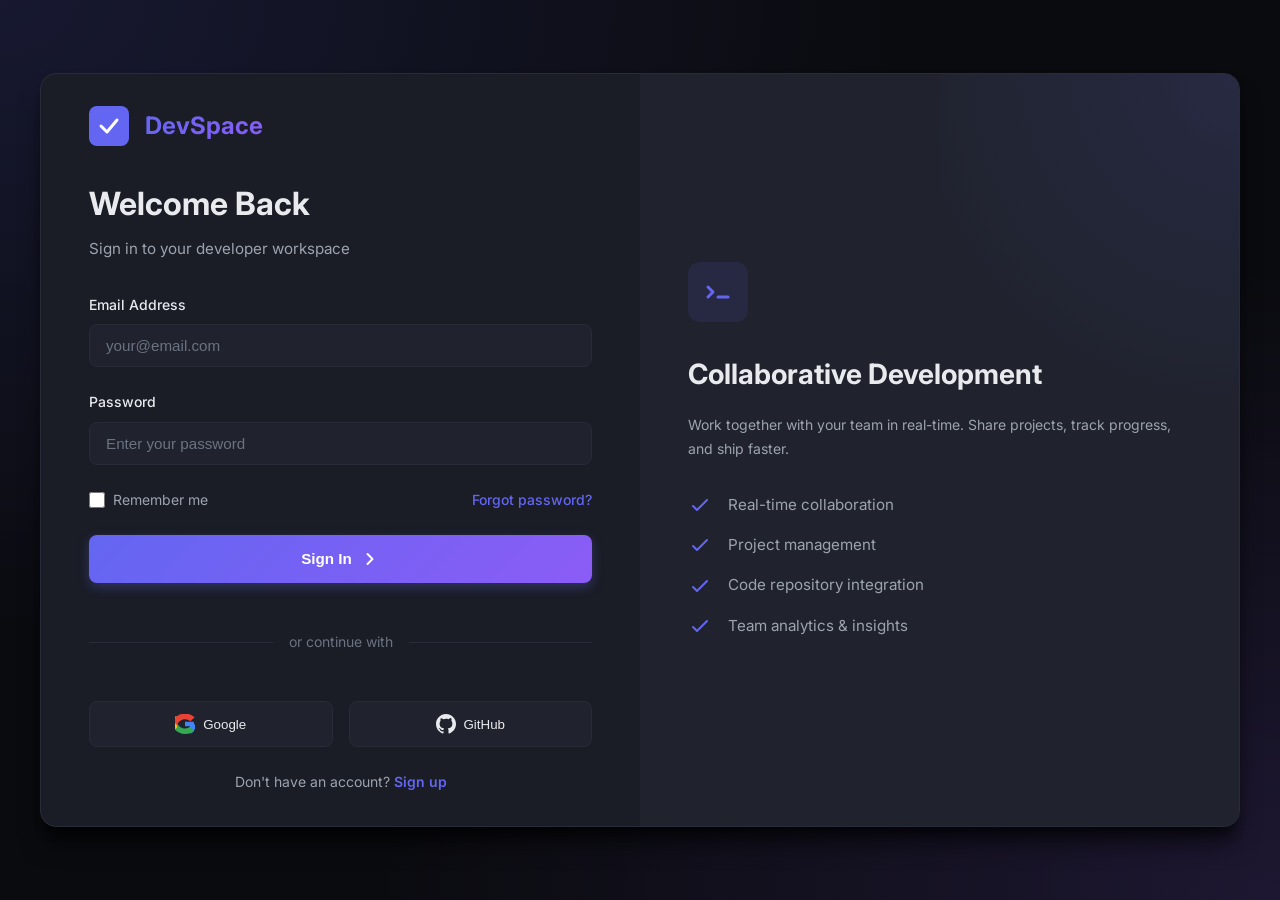
==== dashboard.html @ ddcc6c72 "Add modern dark mode web app with login system and developer workspace dashboard Created a professio" ====
<!DOCTYPE html>
<html lang="en">
<head>
    <meta charset="UTF-8">
    <meta name="viewport" content="width=device-width, initial-scale=1.0">
    <title>Dashboard - DevSpace</title>
    <link rel="stylesheet" href="css/styles.css">
    <link rel="preconnect" href="https://fonts.googleapis.com">
    <link rel="preconnect" href="https://fonts.gstatic.com" crossorigin>
    <link href="https://fonts.googleapis.com/css2?family=Inter:wght@300;400;500;600;700&display=swap" rel="stylesheet">
</head>
<body class="dashboard-page">
    <aside class="sidebar">
        <div class="sidebar-header">
            <div class="brand">
                <div class="brand-icon">
                    <svg width="32" height="32" viewBox="0 0 40 40" fill="none" xmlns="http://www.w3.org/2000/svg">
                        <rect width="40" height="40" rx="8" fill="url(#gradient)"/>
                        <path d="M12 20L18 26L28 14" stroke="white" stroke-width="3" stroke-linecap="round" stroke-linejoin="round"/>
                        <defs>
                            <linearGradient id="gradient" x1="0" y1="0" x2="40" y2="40">
                                <stop offset="0%" stop-color="#6366f1"/>
                                <stop offset="100%" stop-color="#8b5cf6"/>
                            </linearGradient>
                        </defs>
                    </svg>
                </div>
                <span>DevSpace</span>
            </div>
        </div>

        <nav class="sidebar-nav">
            <a href="#" class="nav-item active">
                <svg width="20" height="20" viewBox="0 0 20 20" fill="none">
                    <path d="M3 9L10 2L17 9V17C17 17.5304 16.7893 18.0391 16.4142 18.4142C16.0391 18.7893 15.5304 19 15 19H5C4.46957 19 3.96086 18.7893 3.58579 18.4142C3.21071 18.0391 3 17.5304 3 17V9Z" stroke="currentColor" stroke-width="2" stroke-linecap="round" stroke-linejoin="round"/>
                </svg>
                <span>Dashboard</span>
            </a>
            <a href="#" class="nav-item">
                <svg width="20" height="20" viewBox="0 0 20 20" fill="none">
                    <path d="M2 4H18M2 10H18M2 16H18" stroke="currentColor" stroke-width="2" stroke-linecap="round"/>
                </svg>
                <span>Projects</span>
            </a>
            <a href="#" class="nav-item">
                <svg width="20" height="20" viewBox="0 0 20 20" fill="none">
                    <path d="M14 2H6C4.89543 2 4 2.89543 4 4V16C4 17.1046 4.89543 18 6 18H14C15.1046 18 16 17.1046 16 16V4C16 2.89543 15.1046 2 14 2Z" stroke="currentColor" stroke-width="2" stroke-linecap="round"/>
                    <path d="M8 7H12M8 11H12" stroke="currentColor" stroke-width="2" stroke-linecap="round"/>
                </svg>
                <span>Tasks</span>
            </a>
            <a href="#" class="nav-item">
                <svg width="20" height="20" viewBox="0 0 20 20" fill="none">
                    <path d="M17 18C17 16.6739 16.4732 15.4021 15.5355 14.4645C14.5979 13.5268 13.3261 13 12 13H8C6.67392 13 5.40215 13.5268 4.46447 14.4645C3.52678 15.4021 3 16.6739 3 18" stroke="currentColor" stroke-width="2" stroke-linecap="round"/>
                    <circle cx="10" cy="6" r="4" stroke="currentColor" stroke-width="2"/>
                </svg>
                <span>Team</span>
            </a>
            <a href="#" class="nav-item">
                <svg width="20" height="20" viewBox="0 0 20 20" fill="none">
                    <rect x="3" y="3" width="14" height="14" rx="2" stroke="currentColor" stroke-width="2"/>
                    <path d="M7 9L10 12L17 5" stroke="currentColor" stroke-width="2" stroke-linecap="round" stroke-linejoin="round"/>
                </svg>
                <span>Repositories</span>
            </a>
            <a href="#" class="nav-item">
                <svg width="20" height="20" viewBox="0 0 20 20" fill="none">
                    <path d="M10 2C14.4183 2 18 5.58172 18 10C18 14.4183 14.4183 18 10 18C5.58172 18 2 14.4183 2 10C2 5.58172 5.58172 2 10 2Z" stroke="currentColor" stroke-width="2"/>
                    <path d="M10 6V10L13 12" stroke="currentColor" stroke-width="2" stroke-linecap="round"/>
                </svg>
                <span>Activity</span>
            </a>
        </nav>

        <div class="sidebar-footer">
            <a href="#" class="nav-item">
                <svg width="20" height="20" viewBox="0 0 20 20" fill="none">
                    <path d="M10.3 2.26667C10.1889 2.09778 10.0444 1.95493 9.87565 1.84711C9.70687 1.7393 9.51756 1.66896 9.32 1.64089C9.12244 1.61282 8.92148 1.62766 8.73005 1.68444C8.53862 1.74123 8.36142 1.83871 8.21 1.97C6.36992 3.59333 4.52984 5.21667 2.69 6.84C2.51833 6.99555 2.38309 7.18778 2.29432 7.40333C2.20556 7.61889 2.16555 7.85222 2.17758 8.08667C2.18961 8.32111 2.25336 8.54989 2.36444 8.75556C2.47552 8.96122 2.63111 9.13833 2.82 9.27333L8.82 13.6067C9.08111 13.7956 9.39778 13.8956 9.72111 13.8933C10.0444 13.8911 10.3611 13.7867 10.62 13.5933C10.88 13.4 11.0756 13.1267 11.18 12.81C11.2844 12.4933 11.2933 12.1511 11.2044 11.83L10.3 2.26667Z" stroke="currentColor" stroke-width="2" stroke-linecap="round" stroke-linejoin="round"/>
                </svg>
                <span>Settings</span>
            </a>
            <div class="user-profile">
                <img src="https://i.pravatar.cc/40?img=12" alt="User" class="user-avatar">
                <div class="user-info">
                    <div class="user-name">John Doe</div>
                    <div class="user-role">Developer</div>
                </div>
                <button class="logout-btn" id="logoutBtn">
                    <svg width="18" height="18" viewBox="0 0 20 20" fill="none">
                        <path d="M13 16L18 11M18 11L13 6M18 11H6M11 16V17C11 17.5304 10.7893 18.0391 10.4142 18.4142C10.0391 18.7893 9.53043 19 9 19H4C3.46957 19 2.96086 18.7893 2.58579 18.4142C2.21071 18.0391 2 17.5304 2 17V5C2 4.46957 2.21071 3.96086 2.58579 3.58579C2.96086 3.21071 3.46957 3 4 3H9C9.53043 3 10.0391 3.21071 10.4142 3.58579C10.7893 3.96086 11 4.46957 11 5V6" stroke="currentColor" stroke-width="2" stroke-linecap="round" stroke-linejoin="round"/>
                    </svg>
                </button>
            </div>
        </div>
    </aside>

    <main class="main-content">
        <header class="dashboard-header">
            <div class="header-left">
                <h1>Welcome back, John!</h1>
                <p>Here's what's happening with your team today.</p>
            </div>
            <div class="header-right">
                <button class="btn-icon">
                    <svg width="20" height="20" viewBox="0 0 20 20" fill="none">
                        <path d="M15 6L9 12L5 8" stroke="currentColor" stroke-width="2" stroke-linecap="round" stroke-linejoin="round"/>
                    </svg>
                </button>
                <button class="btn-icon notification-btn">
                    <svg width="20" height="20" viewBox="0 0 20 20" fill="none">
                        <path d="M10 2C7.23858 2 5 4.23858 5 7V10L3 14H17L15 10V7C15 4.23858 12.7614 2 10 2Z" stroke="currentColor" stroke-width="2" stroke-linecap="round" stroke-linejoin="round"/>
                        <path d="M8.5 17C8.66519 17.3145 8.91453 17.5763 9.21967 17.7576C9.52481 17.9389 9.87683 18.0333 10.235 18.0333C10.5932 18.0333 10.9452 17.9389 11.2503 17.7576C11.5555 17.5763 11.8048 17.3145 11.97 17" stroke="currentColor" stroke-width="2" stroke-linecap="round" stroke-linejoin="round"/>
                    </svg>
                    <span class="notification-badge">3</span>
                </button>
                <button class="btn-primary">
                    <svg width="18" height="18" viewBox="0 0 20 20" fill="none">
                        <path d="M10 4V16M4 10H16" stroke="currentColor" stroke-width="2" stroke-linecap="round"/>
                    </svg>
                    <span>New Project</span>
                </button>
            </div>
        </header>

        <div class="stats-grid">
            <div class="stat-card">
                <div class="stat-icon purple">
                    <svg width="24" height="24" viewBox="0 0 24 24" fill="none">
                        <path d="M2 4H22M2 10H22M2 16H22" stroke="currentColor" stroke-width="2" stroke-linecap="round"/>
                    </svg>
                </div>
                <div class="stat-info">
                    <div class="stat-value">12</div>
                    <div class="stat-label">Active Projects</div>
                    <div class="stat-change positive">+2 this week</div>
                </div>
            </div>

            <div class="stat-card">
                <div class="stat-icon blue">
                    <svg width="24" height="24" viewBox="0 0 24 24" fill="none">
                        <path d="M14 2H6C5.46957 2 4.96086 2.21071 4.58579 2.58579C4.21071 2.96086 4 3.46957 4 4V20C4 20.5304 4.21071 21.0391 4.58579 21.4142C4.96086 21.7893 5.46957 22 6 22H18C18.5304 22 19.0391 21.7893 19.4142 21.4142C19.7893 21.0391 20 20.5304 20 20V8L14 2Z" stroke="currentColor" stroke-width="2" stroke-linecap="round" stroke-linejoin="round"/>
                        <path d="M14 2V8H20M16 13H8M16 17H8M10 9H8" stroke="currentColor" stroke-width="2" stroke-linecap="round" stroke-linejoin="round"/>
                    </svg>
                </div>
                <div class="stat-info">
                    <div class="stat-value">47</div>
                    <div class="stat-label">Open Tasks</div>
                    <div class="stat-change negative">+5 today</div>
                </div>
            </div>

            <div class="stat-card">
                <div class="stat-icon green">
                    <svg width="24" height="24" viewBox="0 0 24 24" fill="none">
                        <path d="M20 21V19C20 17.9391 19.5786 16.9217 18.8284 16.1716C18.0783 15.4214 17.0609 15 16 15H8C6.93913 15 5.92172 15.4214 5.17157 16.1716C4.42143 16.9217 4 17.9391 4 19V21" stroke="currentColor" stroke-width="2" stroke-linecap="round" stroke-linejoin="round"/>
                        <circle cx="12" cy="7" r="4" stroke="currentColor" stroke-width="2"/>
                    </svg>
                </div>
                <div class="stat-info">
                    <div class="stat-value">8</div>
                    <div class="stat-label">Team Members</div>
                    <div class="stat-change positive">+1 this month</div>
                </div>
            </div>

            <div class="stat-card">
                <div class="stat-icon orange">
                    <svg width="24" height="24" viewBox="0 0 24 24" fill="none">
                        <rect x="3" y="3" width="18" height="18" rx="2" stroke="currentColor" stroke-width="2"/>
                        <path d="M9 11L12 14L21 5" stroke="currentColor" stroke-width="2" stroke-linecap="round" stroke-linejoin="round"/>
                    </svg>
                </div>
                <div class="stat-info">
                    <div class="stat-value">156</div>
                    <div class="stat-label">Commits Today</div>
                    <div class="stat-change positive">+23%</div>
                </div>
            </div>
        </div>

        <div class="content-grid">
            <div class="card projects-card">
                <div class="card-header">
                    <h3>Recent Projects</h3>
                    <a href="#" class="link">View all</a>
                </div>
                <div class="projects-list">
                    <div class="project-item">
                        <div class="project-icon">
                            <svg width="20" height="20" viewBox="0 0 20 20" fill="none">
                                <rect width="20" height="20" rx="4" fill="#6366f1" opacity="0.2"/>
                                <path d="M6 10L9 13L14 7" stroke="#6366f1" stroke-width="2" stroke-linecap="round" stroke-linejoin="round"/>
                            </svg>
                        </div>
                        <div class="project-info">
                            <h4>E-Commerce Platform</h4>
                            <p>Building next-gen shopping experience</p>
                            <div class="project-meta">
                                <span class="project-status in-progress">In Progress</span>
                                <span class="project-team">
                                    <img src="https://i.pravatar.cc/24?img=1" alt="Team member">
                                    <img src="https://i.pravatar.cc/24?img=2" alt="Team member">
                                    <img src="https://i.pravatar.cc/24?img=3" alt="Team member">
                                    <span class="team-count">+3</span>
                                </span>
                            </div>
                        </div>
                        <div class="project-progress">
                            <div class="progress-bar">
                                <div class="progress-fill" style="width: 68%"></div>
                            </div>
                            <span class="progress-text">68%</span>
                        </div>
                    </div>

                    <div class="project-item">
                        <div class="project-icon">
                            <svg width="20" height="20" viewBox="0 0 20 20" fill="none">
                                <rect width="20" height="20" rx="4" fill="#8b5cf6" opacity="0.2"/>
                                <path d="M6 10L9 13L14 7" stroke="#8b5cf6" stroke-width="2" stroke-linecap="round" stroke-linejoin="round"/>
                            </svg>
                        </div>
                        <div class="project-info">
                            <h4>Mobile App Redesign</h4>
                            <p>Modern UI/UX implementation</p>
                            <div class="project-meta">
                                <span class="project-status review">In Review</span>
                                <span class="project-team">
                                    <img src="https://i.pravatar.cc/24?img=4" alt="Team member">
                                    <img src="https://i.pravatar.cc/24?img=5" alt="Team member">
                                    <span class="team-count">+2</span>
                                </span>
                            </div>
                        </div>
                        <div class="project-progress">
                            <div class="progress-bar">
                                <div class="progress-fill" style="width: 92%"></div>
                            </div>
                            <span class="progress-text">92%</span>
                        </div>
                    </div>

                    <div class="project-item">
                        <div class="project-icon">
                            <svg width="20" height="20" viewBox="0 0 20 20" fill="none">
                                <rect width="20" height="20" rx="4" fill="#10b981" opacity="0.2"/>
                                <path d="M6 10L9 13L14 7" stroke="#10b981" stroke-width="2" stroke-linecap="round" stroke-linejoin="round"/>
                            </svg>
                        </div>
                        <div class="project-info">
                            <h4>API Integration</h4>
                            <p>Third-party service connections</p>
                            <div class="project-meta">
                                <span class="project-status planning">Planning</span>
                                <span class="project-team">
                                    <img src="https://i.pravatar.cc/24?img=6" alt="Team member">
                                    <img src="https://i.pravatar.cc/24?img=7" alt="Team member">
                                </span>
                            </div>
                        </div>
                        <div class="project-progress">
                            <div class="progress-bar">
                                <div class="progress-fill" style="width: 25%"></div>
                            </div>
                            <span class="progress-text">25%</span>
                        </div>
                    </div>
                </div>
            </div>

            <div class="card activity-card">
                <div class="card-header">
                    <h3>Recent Activity</h3>
                    <a href="#" class="link">View all</a>
                </div>
                <div class="activity-list">
                    <div class="activity-item">
                        <img src="https://i.pravatar.cc/32?img=8" alt="User" class="activity-avatar">
                        <div class="activity-info">
                            <p><strong>Sarah Johnson</strong> pushed to <span class="code">main</span></p>
                            <span class="activity-time">2 minutes ago</span>
                        </div>
                        <div class="activity-icon commit">
                            <svg width="16" height="16" viewBox="0 0 16 16" fill="none">
                                <circle cx="8" cy="8" r="3" stroke="currentColor" stroke-width="2"/>
                                <path d="M8 2V5M8 11V14" stroke="currentColor" stroke-width="2"/>
                            </svg>
                        </div>
                    </div>

                    <div class="activity-item">
                        <img src="https://i.pravatar.cc/32?img=9" alt="User" class="activity-avatar">
                        <div class="activity-info">
                            <p><strong>Mike Chen</strong> created a pull request in <span class="code">feature/auth</span></p>
                            <span class="activity-time">15 minutes ago</span>
                        </div>
                        <div class="activity-icon pr">
                            <svg width="16" height="16" viewBox="0 0 16 16" fill="none">
                                <path d="M4 4V12M12 4V12M4 8H12" stroke="currentColor" stroke-width="2"/>
                            </svg>
                        </div>
                    </div>

                    <div class="activity-item">
                        <img src="https://i.pravatar.cc/32?img=10" alt="User" class="activity-avatar">
                        <div class="activity-info">
                            <p><strong>Emma Davis</strong> completed task <span class="code">Setup CI/CD</span></p>
                            <span class="activity-time">1 hour ago</span>
                        </div>
                        <div class="activity-icon task">
                            <svg width="16" height="16" viewBox="0 0 16 16" fill="none">
                                <path d="M4 8L7 11L13 5" stroke="currentColor" stroke-width="2"/>
                            </svg>
                        </div>
                    </div>

                    <div class="activity-item">
                        <img src="https://i.pravatar.cc/32?img=11" alt="User" class="activity-avatar">
                        <div class="activity-info">
                            <p><strong>Alex Martinez</strong> commented on <span class="code">Issue #234</span></p>
                            <span class="activity-time">2 hours ago</span>
                        </div>
                        <div class="activity-icon comment">
                            <svg width="16" height="16" viewBox="0 0 16 16" fill="none">
                                <path d="M14 10C14 10.5304 13.7893 11.0391 13.4142 11.4142C13.0391 11.7893 12.5304 12 12 12H5L2 15V4C2 3.46957 2.21071 2.96086 2.58579 2.58579C2.96086 2.21071 3.46957 2 4 2H12C12.5304 2 13.0391 2.21071 13.4142 2.58579C13.7893 2.96086 14 3.46957 14 4V10Z" stroke="currentColor" stroke-width="2"/>
                            </svg>
                        </div>
                    </div>

                    <div class="activity-item">
                        <img src="https://i.pravatar.cc/32?img=12" alt="User" class="activity-avatar">
                        <div class="activity-info">
                            <p><strong>John Doe</strong> deployed <span class="code">v2.3.1</span> to production</p>
                            <span class="activity-time">3 hours ago</span>
                        </div>
                        <div class="activity-icon deploy">
                            <svg width="16" height="16" viewBox="0 0 16 16" fill="none">
                                <path d="M8 2L14 6V10L8 14L2 10V6L8 2Z" stroke="currentColor" stroke-width="2"/>
                            </svg>
                        </div>
                    </div>
                </div>
            </div>
        </div>

        <div class="content-grid">
            <div class="card team-card">
                <div class="card-header">
                    <h3>Team Members</h3>
                    <a href="#" class="link">View all</a>
                </div>
                <div class="team-list">
                    <div class="team-member">
                        <img src="https://i.pravatar.cc/40?img=1" alt="Team member" class="member-avatar">
                        <div class="member-info">
                            <h4>Sarah Johnson</h4>
                            <p>Frontend Developer</p>
                        </div>
                        <span class="member-status online"></span>
                    </div>
                    <div class="team-member">
                        <img src="https://i.pravatar.cc/40?img=2" alt="Team member" class="member-avatar">
                        <div class="member-info">
                            <h4>Mike Chen</h4>
                            <p>Backend Developer</p>
                        </div>
                        <span class="member-status online"></span>
                    </div>
                    <div class="team-member">
                        <img src="https://i.pravatar.cc/40?img=3" alt="Team member" class="member-avatar">
                        <div class="member-info">
                            <h4>Emma Davis</h4>
                            <p>DevOps Engineer</p>
                        </div>
                        <span class="member-status away"></span>
                    </div>
                    <div class="team-member">
                        <img src="https://i.pravatar.cc/40?img=4" alt="Team member" class="member-avatar">
                        <div class="member-info">
                            <h4>Alex Martinez</h4>
                            <p>UI/UX Designer</p>
                        </div>
                        <span class="member-status offline"></span>
                    </div>
                </div>
            </div>

            <div class="card repo-card">
                <div class="card-header">
                    <h3>Top Repositories</h3>
                    <a href="#" class="link">View all</a>
                </div>
                <div class="repo-list">
                    <div class="repo-item">
                        <div class="repo-icon">
                            <svg width="20" height="20" viewBox="0 0 20 20" fill="currentColor">
                                <path fill-rule="evenodd" d="M10 0C4.477 0 0 4.477 0 10c0 4.42 2.865 8.17 6.839 9.49.5.092.682-.217.682-.482 0-.237-.008-.866-.013-1.7-2.782.603-3.369-1.34-3.369-1.34-.454-1.156-1.11-1.463-1.11-1.463-.908-.62.069-.608.069-.608 1.003.07 1.531 1.03 1.531 1.03.892 1.529 2.341 1.087 2.91.831.092-.646.35-1.086.636-1.336-2.22-.253-4.555-1.11-4.555-4.943 0-1.091.39-1.984 1.029-2.683-.103-.253-.446-1.27.098-2.647 0 0 .84-.269 2.75 1.025A9.578 9.578 0 0110 4.836c.85.004 1.705.114 2.504.336 1.909-1.294 2.747-1.025 2.747-1.025.546 1.377.203 2.394.1 2.647.64.699 1.028 1.592 1.028 2.683 0 3.842-2.339 4.687-4.566 4.935.359.309.678.919.678 1.852 0 1.336-.012 2.415-.012 2.743 0 .267.18.578.688.48C17.137 18.165 20 14.418 20 10c0-5.523-4.477-10-10-10z"/>
                            </svg>
                        </div>
                        <div class="repo-info">
                            <h4>ecommerce-platform</h4>
                            <p>Next.js e-commerce application</p>
                            <div class="repo-meta">
                                <span class="repo-lang">
                                    <span class="lang-dot typescript"></span>
                                    TypeScript
                                </span>
                                <span class="repo-stars">
                                    <svg width="14" height="14" viewBox="0 0 14 14" fill="none">
                                        <path d="M7 1L8.854 5.146L13 6L10 9L11 13L7 10.854L3 13L4 9L1 6L5.146 5.146L7 1Z" stroke="currentColor" fill="currentColor"/>
                                    </svg>
                                    24
                                </span>
                            </div>
                        </div>
                    </div>

                    <div class="repo-item">
                        <div class="repo-icon">
                            <svg width="20" height="20" viewBox="0 0 20 20" fill="currentColor">
                                <path fill-rule="evenodd" d="M10 0C4.477 0 0 4.477 0 10c0 4.42 2.865 8.17 6.839 9.49.5.092.682-.217.682-.482 0-.237-.008-.866-.013-1.7-2.782.603-3.369-1.34-3.369-1.34-.454-1.156-1.11-1.463-1.11-1.463-.908-.62.069-.608.069-.608 1.003.07 1.531 1.03 1.531 1.03.892 1.529 2.341 1.087 2.91.831.092-.646.35-1.086.636-1.336-2.22-.253-4.555-1.11-4.555-4.943 0-1.091.39-1.984 1.029-2.683-.103-.253-.446-1.27.098-2.647 0 0 .84-.269 2.75 1.025A9.578 9.578 0 0110 4.836c.85.004 1.705.114 2.504.336 1.909-1.294 2.747-1.025 2.747-1.025.546 1.377.203 2.394.1 2.647.64.699 1.028 1.592 1.028 2.683 0 3.842-2.339 4.687-4.566 4.935.359.309.678.919.678 1.852 0 1.336-.012 2.415-.012 2.743 0 .267.18.578.688.48C17.137 18.165 20 14.418 20 10c0-5.523-4.477-10-10-10z"/>
                            </svg>
                        </div>
                        <div class="repo-info">
                            <h4>mobile-app-redesign</h4>
                            <p>React Native mobile application</p>
                            <div class="repo-meta">
                                <span class="repo-lang">
                                    <span class="lang-dot javascript"></span>
                                    JavaScript
                                </span>
                                <span class="repo-stars">
                                    <svg width="14" height="14" viewBox="0 0 14 14" fill="none">
                                        <path d="M7 1L8.854 5.146L13 6L10 9L11 13L7 10.854L3 13L4 9L1 6L5.146 5.146L7 1Z" stroke="currentColor" fill="currentColor"/>
                                    </svg>
                                    18
                                </span>
                            </div>
                        </div>
                    </div>

                    <div class="repo-item">
                        <div class="repo-icon">
                            <svg width="20" height="20" viewBox="0 0 20 20" fill="currentColor">
                                <path fill-rule="evenodd" d="M10 0C4.477 0 0 4.477 0 10c0 4.42 2.865 8.17 6.839 9.49.5.092.682-.217.682-.482 0-.237-.008-.866-.013-1.7-2.782.603-3.369-1.34-3.369-1.34-.454-1.156-1.11-1.463-1.11-1.463-.908-.62.069-.608.069-.608 1.003.07 1.531 1.03 1.531 1.03.892 1.529 2.341 1.087 2.91.831.092-.646.35-1.086.636-1.336-2.22-.253-4.555-1.11-4.555-4.943 0-1.091.39-1.984 1.029-2.683-.103-.253-.446-1.27.098-2.647 0 0 .84-.269 2.75 1.025A9.578 9.578 0 0110 4.836c.85.004 1.705.114 2.504.336 1.909-1.294 2.747-1.025 2.747-1.025.546 1.377.203 2.394.1 2.647.64.699 1.028 1.592 1.028 2.683 0 3.842-2.339 4.687-4.566 4.935.359.309.678.919.678 1.852 0 1.336-.012 2.415-.012 2.743 0 .267.18.578.688.48C17.137 18.165 20 14.418 20 10c0-5.523-4.477-10-10-10z"/>
                            </svg>
                        </div>
                        <div class="repo-info">
                            <h4>api-gateway</h4>
                            <p>Microservices API gateway</p>
                            <div class="repo-meta">
                                <span class="repo-lang">
                                    <span class="lang-dot python"></span>
                                    Python
                                </span>
                                <span class="repo-stars">
                                    <svg width="14" height="14" viewBox="0 0 14 14" fill="none">
                                        <path d="M7 1L8.854 5.146L13 6L10 9L11 13L7 10.854L3 13L4 9L1 6L5.146 5.146L7 1Z" stroke="currentColor" fill="currentColor"/>
                                    </svg>
                                    31
                                </span>
                            </div>
                        </div>
                    </div>
                </div>
            </div>
        </div>
    </main>

    <script src="js/app.js"></script>
</body>
</html>
---- css/styles.css ----
/* ===========================
   CSS Reset & Base Styles
   =========================== */

* {
    margin: 0;
    padding: 0;
    box-sizing: border-box;
}

:root {
    /* Dark Mode Colors */
    --bg-primary: #0a0b0f;
    --bg-secondary: #12141a;
    --bg-tertiary: #1a1d26;
    --bg-hover: #20232e;

    /* Surface Colors */
    --surface-primary: #1a1d26;
    --surface-secondary: #20232e;
    --surface-tertiary: #282c38;

    /* Text Colors */
    --text-primary: #e8eaed;
    --text-secondary: #9ca3af;
    --text-tertiary: #6b7280;

    /* Brand Colors */
    --brand-primary: #6366f1;
    --brand-secondary: #8b5cf6;
    --brand-gradient: linear-gradient(135deg, #6366f1 0%, #8b5cf6 100%);

    /* Accent Colors */
    --accent-purple: #8b5cf6;
    --accent-blue: #3b82f6;
    --accent-green: #10b981;
    --accent-orange: #f59e0b;
    --accent-red: #ef4444;

    /* Border & Shadow */
    --border-color: #282c38;
    --border-light: #323844;
    --shadow-sm: 0 1px 2px 0 rgba(0, 0, 0, 0.3);
    --shadow-md: 0 4px 6px -1px rgba(0, 0, 0, 0.4), 0 2px 4px -1px rgba(0, 0, 0, 0.3);
    --shadow-lg: 0 10px 15px -3px rgba(0, 0, 0, 0.5), 0 4px 6px -2px rgba(0, 0, 0, 0.4);
    --shadow-xl: 0 20px 25px -5px rgba(0, 0, 0, 0.6), 0 10px 10px -5px rgba(0, 0, 0, 0.5);

    /* Spacing */
    --spacing-xs: 0.25rem;
    --spacing-sm: 0.5rem;
    --spacing-md: 1rem;
    --spacing-lg: 1.5rem;
    --spacing-xl: 2rem;

    /* Border Radius */
    --radius-sm: 0.375rem;
    --radius-md: 0.5rem;
    --radius-lg: 0.75rem;
    --radius-xl: 1rem;

    /* Transitions */
    --transition-fast: 150ms ease-in-out;
    --transition-base: 200ms ease-in-out;
    --transition-slow: 300ms ease-in-out;
}

body {
    font-family: 'Inter', -apple-system, BlinkMacSystemFont, 'Segoe UI', Roboto, Oxygen, Ubuntu, Cantarell, sans-serif;
    background: var(--bg-primary);
    color: var(--text-primary);
    line-height: 1.6;
    font-size: 14px;
    -webkit-font-smoothing: antialiased;
    -moz-osx-font-smoothing: grayscale;
}

a {
    color: var(--brand-primary);
    text-decoration: none;
    transition: color var(--transition-fast);
}

a:hover {
    color: var(--brand-secondary);
}

/* ===========================
   Login Page Styles
   =========================== */

.login-page {
    min-height: 100vh;
    display: flex;
    align-items: center;
    justify-content: center;
    padding: var(--spacing-lg);
    background: var(--bg-primary);
    background-image:
        radial-gradient(at 0% 0%, rgba(99, 102, 241, 0.15) 0px, transparent 50%),
        radial-gradient(at 100% 100%, rgba(139, 92, 246, 0.15) 0px, transparent 50%);
}

.login-container {
    display: grid;
    grid-template-columns: 1fr 1fr;
    max-width: 1200px;
    width: 100%;
    background: var(--surface-primary);
    border-radius: var(--radius-xl);
    overflow: hidden;
    box-shadow: var(--shadow-xl);
    border: 1px solid var(--border-color);
}

.login-left {
    padding: var(--spacing-xl) 3rem;
    display: flex;
    flex-direction: column;
    justify-content: center;
}

.brand {
    display: flex;
    align-items: center;
    gap: var(--spacing-md);
    margin-bottom: var(--spacing-xl);
}

.brand h1 {
    font-size: 1.5rem;
    font-weight: 700;
    background: var(--brand-gradient);
    -webkit-background-clip: text;
    -webkit-text-fill-color: transparent;
    background-clip: text;
}

.brand-icon {
    width: 40px;
    height: 40px;
}

.login-left h2 {
    font-size: 2rem;
    font-weight: 700;
    margin-bottom: var(--spacing-sm);
    color: var(--text-primary);
}

.subtitle {
    color: var(--text-secondary);
    margin-bottom: var(--spacing-xl);
    font-size: 0.95rem;
}

.login-form {
    display: flex;
    flex-direction: column;
    gap: var(--spacing-lg);
}

.form-group {
    display: flex;
    flex-direction: column;
    gap: var(--spacing-sm);
}

.form-group label {
    font-weight: 500;
    font-size: 0.875rem;
    color: var(--text-primary);
}

.form-group input {
    padding: 0.75rem 1rem;
    background: var(--surface-secondary);
    border: 1px solid var(--border-color);
    border-radius: var(--radius-md);
    color: var(--text-primary);
    font-size: 0.95rem;
    transition: all var(--transition-base);
}

.form-group input:focus {
    outline: none;
    border-color: var(--brand-primary);
    box-shadow: 0 0 0 3px rgba(99, 102, 241, 0.1);
}

.form-group input::placeholder {
    color: var(--text-tertiary);
}

.form-options {
    display: flex;
    justify-content: space-between;
    align-items: center;
    font-size: 0.875rem;
}

.checkbox {
    display: flex;
    align-items: center;
    gap: var(--spacing-sm);
    cursor: pointer;
    color: var(--text-secondary);
}

.checkbox input[type="checkbox"] {
    width: 1rem;
    height: 1rem;
    cursor: pointer;
    accent-color: var(--brand-primary);
}

.forgot-link {
    color: var(--brand-primary);
    font-weight: 500;
}

.btn-primary {
    display: flex;
    align-items: center;
    justify-content: center;
    gap: var(--spacing-sm);
    padding: 0.875rem 1.5rem;
    background: var(--brand-gradient);
    color: white;
    border: none;
    border-radius: var(--radius-md);
    font-weight: 600;
    font-size: 0.95rem;
    cursor: pointer;
    transition: all var(--transition-base);
    box-shadow: 0 4px 12px rgba(99, 102, 241, 0.3);
}

.btn-primary:hover {
    transform: translateY(-1px);
    box-shadow: 0 6px 16px rgba(99, 102, 241, 0.4);
}

.btn-primary:active {
    transform: translateY(0);
}

.divider {
    display: flex;
    align-items: center;
    text-align: center;
    margin: var(--spacing-lg) 0;
}

.divider::before,
.divider::after {
    content: '';
    flex: 1;
    border-bottom: 1px solid var(--border-color);
}

.divider span {
    padding: 0 var(--spacing-md);
    color: var(--text-tertiary);
    font-size: 0.875rem;
}

.social-login {
    display: grid;
    grid-template-columns: 1fr 1fr;
    gap: var(--spacing-md);
}

.btn-social {
    display: flex;
    align-items: center;
    justify-content: center;
    gap: var(--spacing-sm);
    padding: 0.75rem 1rem;
    background: var(--surface-secondary);
    border: 1px solid var(--border-color);
    border-radius: var(--radius-md);
    color: var(--text-primary);
    font-weight: 500;
    cursor: pointer;
    transition: all var(--transition-base);
}

.btn-social:hover {
    background: var(--surface-tertiary);
    border-color: var(--border-light);
}

.signup-text {
    text-align: center;
    margin-top: var(--spacing-lg);
    color: var(--text-secondary);
}

.signup-text a {
    font-weight: 600;
    color: var(--brand-primary);
}

.login-right {
    background: var(--surface-secondary);
    padding: var(--spacing-xl) 3rem;
    display: flex;
    align-items: center;
    justify-content: center;
    position: relative;
    overflow: hidden;
}

.login-right::before {
    content: '';
    position: absolute;
    top: -50%;
    right: -50%;
    width: 100%;
    height: 100%;
    background: radial-gradient(circle, rgba(99, 102, 241, 0.1) 0%, transparent 70%);
}

.feature-showcase {
    position: relative;
    z-index: 1;
}

.showcase-icon {
    margin-bottom: var(--spacing-lg);
}

.feature-showcase h3 {
    font-size: 1.75rem;
    font-weight: 700;
    margin-bottom: var(--spacing-md);
    color: var(--text-primary);
}

.feature-showcase p {
    color: var(--text-secondary);
    margin-bottom: var(--spacing-xl);
    line-height: 1.7;
}

.features-list {
    display: flex;
    flex-direction: column;
    gap: var(--spacing-md);
}

.feature-item {
    display: flex;
    align-items: center;
    gap: var(--spacing-md);
    color: var(--text-secondary);
    font-size: 0.95rem;
}

/* ===========================
   Dashboard Page Styles
   =========================== */

.dashboard-page {
    display: flex;
    min-height: 100vh;
}

.sidebar {
    width: 260px;
    background: var(--surface-primary);
    border-right: 1px solid var(--border-color);
    display: flex;
    flex-direction: column;
    position: fixed;
    height: 100vh;
    overflow-y: auto;
}

.sidebar-header {
    padding: var(--spacing-lg);
    border-bottom: 1px solid var(--border-color);
}

.sidebar-header .brand {
    display: flex;
    align-items: center;
    gap: var(--spacing-md);
}

.sidebar-header .brand span {
    font-size: 1.25rem;
    font-weight: 700;
    background: var(--brand-gradient);
    -webkit-background-clip: text;
    -webkit-text-fill-color: transparent;
    background-clip: text;
}

.sidebar-nav {
    flex: 1;
    padding: var(--spacing-lg) var(--spacing-md);
    display: flex;
    flex-direction: column;
    gap: var(--spacing-xs);
}

.nav-item {
    display: flex;
    align-items: center;
    gap: var(--spacing-md);
    padding: 0.75rem var(--spacing-md);
    color: var(--text-secondary);
    border-radius: var(--radius-md);
    font-weight: 500;
    transition: all var(--transition-fast);
}

.nav-item:hover {
    background: var(--surface-secondary);
    color: var(--text-primary);
}

.nav-item.active {
    background: var(--surface-tertiary);
    color: var(--brand-primary);
}

.sidebar-footer {
    padding: var(--spacing-md);
    border-top: 1px solid var(--border-color);
}

.user-profile {
    display: flex;
    align-items: center;
    gap: var(--spacing-md);
    padding: var(--spacing-md);
    background: var(--surface-secondary);
    border-radius: var(--radius-md);
    margin-top: var(--spacing-md);
}

.user-avatar {
    width: 40px;
    height: 40px;
    border-radius: 50%;
}

.user-info {
    flex: 1;
}

.user-name {
    font-weight: 600;
    font-size: 0.875rem;
    color: var(--text-primary);
}

.user-role {
    font-size: 0.75rem;
    color: var(--text-tertiary);
}

.logout-btn {
    background: none;
    border: none;
    color: var(--text-tertiary);
    cursor: pointer;
    padding: var(--spacing-sm);
    border-radius: var(--radius-sm);
    transition: all var(--transition-fast);
}

.logout-btn:hover {
    background: var(--bg-hover);
    color: var(--text-primary);
}

.main-content {
    margin-left: 260px;
    flex: 1;
    background: var(--bg-secondary);
    min-height: 100vh;
    padding: var(--spacing-xl);
}

.dashboard-header {
    display: flex;
    justify-content: space-between;
    align-items: center;
    margin-bottom: var(--spacing-xl);
}

.header-left h1 {
    font-size: 2rem;
    font-weight: 700;
    margin-bottom: var(--spacing-xs);
}

.header-left p {
    color: var(--text-secondary);
}

.header-right {
    display: flex;
    gap: var(--spacing-md);
    align-items: center;
}

.btn-icon {
    width: 40px;
    height: 40px;
    background: var(--surface-primary);
    border: 1px solid var(--border-color);
    border-radius: var(--radius-md);
    display: flex;
    align-items: center;
    justify-content: center;
    color: var(--text-secondary);
    cursor: pointer;
    transition: all var(--transition-fast);
}

.btn-icon:hover {
    background: var(--surface-secondary);
    color: var(--text-primary);
}

.notification-btn {
    position: relative;
}

.notification-badge {
    position: absolute;
    top: -4px;
    right: -4px;
    background: var(--accent-red);
    color: white;
    font-size: 0.625rem;
    font-weight: 700;
    padding: 0.125rem 0.375rem;
    border-radius: 10px;
}

.stats-grid {
    display: grid;
    grid-template-columns: repeat(4, 1fr);
    gap: var(--spacing-lg);
    margin-bottom: var(--spacing-xl);
}

.stat-card {
    background: var(--surface-primary);
    border: 1px solid var(--border-color);
    border-radius: var(--radius-lg);
    padding: var(--spacing-lg);
    display: flex;
    gap: var(--spacing-lg);
    transition: all var(--transition-base);
}

.stat-card:hover {
    border-color: var(--border-light);
    box-shadow: var(--shadow-md);
}

.stat-icon {
    width: 48px;
    height: 48px;
    border-radius: var(--radius-md);
    display: flex;
    align-items: center;
    justify-content: center;
    flex-shrink: 0;
}

.stat-icon.purple {
    background: rgba(139, 92, 246, 0.15);
    color: var(--accent-purple);
}

.stat-icon.blue {
    background: rgba(59, 130, 246, 0.15);
    color: var(--accent-blue);
}

.stat-icon.green {
    background: rgba(16, 185, 129, 0.15);
    color: var(--accent-green);
}

.stat-icon.orange {
    background: rgba(245, 158, 11, 0.15);
    color: var(--accent-orange);
}

.stat-info {
    flex: 1;
}

.stat-value {
    font-size: 1.875rem;
    font-weight: 700;
    color: var(--text-primary);
    margin-bottom: var(--spacing-xs);
}

.stat-label {
    color: var(--text-secondary);
    font-size: 0.875rem;
    margin-bottom: var(--spacing-xs);
}

.stat-change {
    font-size: 0.75rem;
    font-weight: 600;
}

.stat-change.positive {
    color: var(--accent-green);
}

.stat-change.negative {
    color: var(--accent-orange);
}

.content-grid {
    display: grid;
    grid-template-columns: 2fr 1fr;
    gap: var(--spacing-lg);
    margin-bottom: var(--spacing-lg);
}

.card {
    background: var(--surface-primary);
    border: 1px solid var(--border-color);
    border-radius: var(--radius-lg);
    padding: var(--spacing-lg);
}

.card-header {
    display: flex;
    justify-content: space-between;
    align-items: center;
    margin-bottom: var(--spacing-lg);
}

.card-header h3 {
    font-size: 1.125rem;
    font-weight: 700;
}

.link {
    font-size: 0.875rem;
    color: var(--brand-primary);
    font-weight: 500;
}

.link:hover {
    color: var(--brand-secondary);
}

.projects-list {
    display: flex;
    flex-direction: column;
    gap: var(--spacing-lg);
}

.project-item {
    display: flex;
    gap: var(--spacing-lg);
    padding: var(--spacing-lg);
    background: var(--surface-secondary);
    border-radius: var(--radius-md);
    border: 1px solid var(--border-color);
    transition: all var(--transition-base);
}

.project-item:hover {
    border-color: var(--border-light);
    box-shadow: var(--shadow-sm);
}

.project-icon {
    flex-shrink: 0;
}

.project-info {
    flex: 1;
}

.project-info h4 {
    font-weight: 600;
    margin-bottom: var(--spacing-xs);
}

.project-info p {
    font-size: 0.875rem;
    color: var(--text-secondary);
    margin-bottom: var(--spacing-md);
}

.project-meta {
    display: flex;
    gap: var(--spacing-md);
    align-items: center;
}

.project-status {
    padding: 0.25rem 0.75rem;
    border-radius: 1rem;
    font-size: 0.75rem;
    font-weight: 600;
}

.project-status.in-progress {
    background: rgba(59, 130, 246, 0.15);
    color: var(--accent-blue);
}

.project-status.review {
    background: rgba(245, 158, 11, 0.15);
    color: var(--accent-orange);
}

.project-status.planning {
    background: rgba(139, 92, 246, 0.15);
    color: var(--accent-purple);
}

.project-team {
    display: flex;
    align-items: center;
}

.project-team img {
    width: 24px;
    height: 24px;
    border-radius: 50%;
    border: 2px solid var(--surface-secondary);
    margin-left: -8px;
}

.project-team img:first-child {
    margin-left: 0;
}

.team-count {
    margin-left: var(--spacing-xs);
    font-size: 0.75rem;
    color: var(--text-tertiary);
}

.project-progress {
    display: flex;
    flex-direction: column;
    gap: var(--spacing-sm);
    min-width: 80px;
}

.progress-bar {
    height: 6px;
    background: var(--surface-tertiary);
    border-radius: 3px;
    overflow: hidden;
}

.progress-fill {
    height: 100%;
    background: var(--brand-gradient);
    border-radius: 3px;
    transition: width var(--transition-slow);
}

.progress-text {
    font-size: 0.875rem;
    font-weight: 600;
    color: var(--text-secondary);
    text-align: right;
}

.activity-list {
    display: flex;
    flex-direction: column;
    gap: var(--spacing-md);
}

.activity-item {
    display: flex;
    gap: var(--spacing-md);
    padding: var(--spacing-md);
    background: var(--surface-secondary);
    border-radius: var(--radius-md);
    align-items: center;
}

.activity-avatar {
    width: 32px;
    height: 32px;
    border-radius: 50%;
    flex-shrink: 0;
}

.activity-info {
    flex: 1;
}

.activity-info p {
    font-size: 0.875rem;
    color: var(--text-primary);
    margin-bottom: var(--spacing-xs);
}

.activity-info strong {
    font-weight: 600;
}

.activity-info .code {
    font-family: 'SF Mono', Monaco, 'Cascadia Code', monospace;
    font-size: 0.8125rem;
    background: var(--surface-tertiary);
    padding: 0.125rem 0.375rem;
    border-radius: var(--radius-sm);
    color: var(--brand-primary);
}

.activity-time {
    font-size: 0.75rem;
    color: var(--text-tertiary);
}

.activity-icon {
    width: 32px;
    height: 32px;
    border-radius: 50%;
    display: flex;
    align-items: center;
    justify-content: center;
    flex-shrink: 0;
}

.activity-icon.commit {
    background: rgba(99, 102, 241, 0.15);
    color: var(--brand-primary);
}

.activity-icon.pr {
    background: rgba(16, 185, 129, 0.15);
    color: var(--accent-green);
}

.activity-icon.task {
    background: rgba(59, 130, 246, 0.15);
    color: var(--accent-blue);
}

.activity-icon.comment {
    background: rgba(245, 158, 11, 0.15);
    color: var(--accent-orange);
}

.activity-icon.deploy {
    background: rgba(139, 92, 246, 0.15);
    color: var(--accent-purple);
}

.team-list {
    display: flex;
    flex-direction: column;
    gap: var(--spacing-md);
}

.team-member {
    display: flex;
    align-items: center;
    gap: var(--spacing-md);
    padding: var(--spacing-md);
    background: var(--surface-secondary);
    border-radius: var(--radius-md);
    position: relative;
}

.member-avatar {
    width: 40px;
    height: 40px;
    border-radius: 50%;
}

.member-info {
    flex: 1;
}

.member-info h4 {
    font-size: 0.875rem;
    font-weight: 600;
    margin-bottom: 0.125rem;
}

.member-info p {
    font-size: 0.75rem;
    color: var(--text-tertiary);
}

.member-status {
    width: 8px;
    height: 8px;
    border-radius: 50%;
    position: absolute;
    top: var(--spacing-md);
    right: var(--spacing-md);
}

.member-status.online {
    background: var(--accent-green);
    box-shadow: 0 0 0 2px var(--surface-secondary), 0 0 6px rgba(16, 185, 129, 0.4);
}

.member-status.away {
    background: var(--accent-orange);
    box-shadow: 0 0 0 2px var(--surface-secondary);
}

.member-status.offline {
    background: var(--text-tertiary);
    box-shadow: 0 0 0 2px var(--surface-secondary);
}

.repo-list {
    display: flex;
    flex-direction: column;
    gap: var(--spacing-md);
}

.repo-item {
    display: flex;
    gap: var(--spacing-md);
    padding: var(--spacing-md);
    background: var(--surface-secondary);
    border-radius: var(--radius-md);
}

.repo-icon {
    color: var(--text-tertiary);
    flex-shrink: 0;
}

.repo-info h4 {
    font-size: 0.875rem;
    font-weight: 600;
    margin-bottom: var(--spacing-xs);
}

.repo-info p {
    font-size: 0.75rem;
    color: var(--text-secondary);
    margin-bottom: var(--spacing-sm);
}

.repo-meta {
    display: flex;
    gap: var(--spacing-md);
    align-items: center;
    font-size: 0.75rem;
}

.repo-lang {
    display: flex;
    align-items: center;
    gap: var(--spacing-xs);
    color: var(--text-tertiary);
}

.lang-dot {
    width: 8px;
    height: 8px;
    border-radius: 50%;
}

.lang-dot.typescript {
    background: #3178c6;
}

.lang-dot.javascript {
    background: #f7df1e;
}

.lang-dot.python {
    background: #3776ab;
}

.repo-stars {
    display: flex;
    align-items: center;
    gap: var(--spacing-xs);
    color: var(--text-tertiary);
}

/* ===========================
   Responsive Design
   =========================== */

@media (max-width: 1024px) {
    .login-container {
        grid-template-columns: 1fr;
    }

    .login-right {
        display: none;
    }

    .stats-grid {
        grid-template-columns: repeat(2, 1fr);
    }

    .content-grid {
        grid-template-columns: 1fr;
    }
}

@media (max-width: 768px) {
    .sidebar {
        width: 200px;
    }

    .main-content {
        margin-left: 200px;
    }

    .dashboard-header {
        flex-direction: column;
        align-items: flex-start;
        gap: var(--spacing-lg);
    }

    .stats-grid {
        grid-template-columns: 1fr;
    }
}

@media (max-width: 640px) {
    .login-left {
        padding: var(--spacing-xl) var(--spacing-lg);
    }

    .social-login {
        grid-template-columns: 1fr;
    }
}

/* ===========================
   Animations
   =========================== */

@keyframes fadeIn {
    from {
        opacity: 0;
        transform: translateY(10px);
    }
    to {
        opacity: 1;
        transform: translateY(0);
    }
}

.stat-card,
.card,
.project-item,
.activity-item,
.team-member,
.repo-item {
    animation: fadeIn var(--transition-slow) ease-out;
}

/* ===========================
   Scrollbar Styling
   =========================== */

::-webkit-scrollbar {
    width: 8px;
    height: 8px;
}

::-webkit-scrollbar-track {
    background: var(--bg-secondary);
}

::-webkit-scrollbar-thumb {
    background: var(--border-color);
    border-radius: 4px;
}

::-webkit-scrollbar-thumb:hover {
    background: var(--border-light);
}
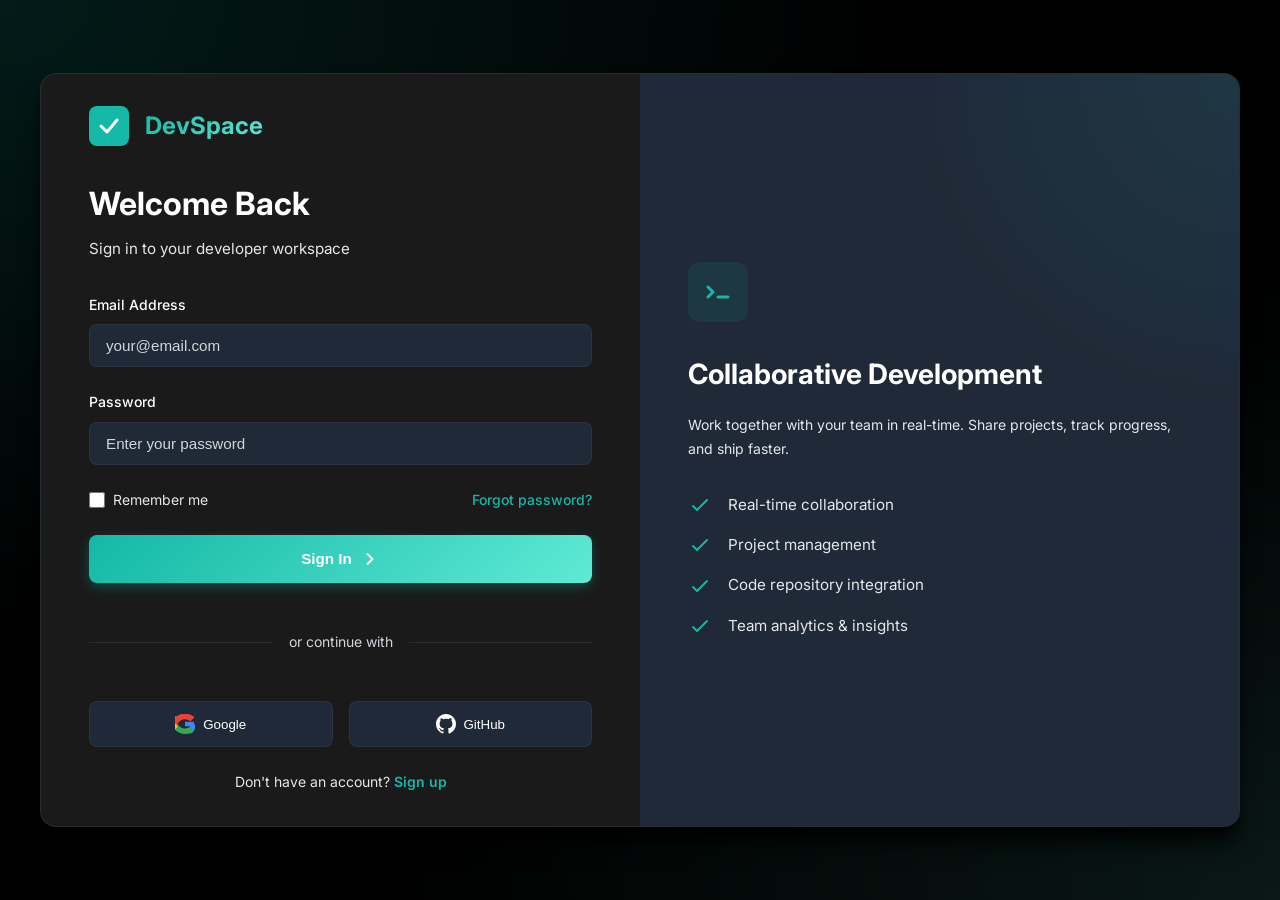
==== commit b063fe88: "Update theme to teal/green color scheme Replaced purple/blue gradient theme with modern teal color p" ====
--- a/dashboard.html
+++ b/dashboard.html
@@ -19,8 +19,8 @@
                         <path d="M12 20L18 26L28 14" stroke="white" stroke-width="3" stroke-linecap="round" stroke-linejoin="round"/>
                         <defs>
                             <linearGradient id="gradient" x1="0" y1="0" x2="40" y2="40">
-                                <stop offset="0%" stop-color="#6366f1"/>
-                                <stop offset="100%" stop-color="#8b5cf6"/>
+                                <stop offset="0%" stop-color="#14B8A6"/>
+                                <stop offset="100%" stop-color="#5eead4"/>
                             </linearGradient>
                         </defs>
                     </svg>
@@ -189,8 +189,8 @@
                     <div class="project-item">
                         <div class="project-icon">
                             <svg width="20" height="20" viewBox="0 0 20 20" fill="none">
-                                <rect width="20" height="20" rx="4" fill="#6366f1" opacity="0.2"/>
-                                <path d="M6 10L9 13L14 7" stroke="#6366f1" stroke-width="2" stroke-linecap="round" stroke-linejoin="round"/>
+                                <rect width="20" height="20" rx="4" fill="#14B8A6" opacity="0.2"/>
+                                <path d="M6 10L9 13L14 7" stroke="#14B8A6" stroke-width="2" stroke-linecap="round" stroke-linejoin="round"/>
                             </svg>
                         </div>
                         <div class="project-info">
@@ -217,8 +217,8 @@
                     <div class="project-item">
                         <div class="project-icon">
                             <svg width="20" height="20" viewBox="0 0 20 20" fill="none">
-                                <rect width="20" height="20" rx="4" fill="#8b5cf6" opacity="0.2"/>
-                                <path d="M6 10L9 13L14 7" stroke="#8b5cf6" stroke-width="2" stroke-linecap="round" stroke-linejoin="round"/>
+                                <rect width="20" height="20" rx="4" fill="#5eead4" opacity="0.2"/>
+                                <path d="M6 10L9 13L14 7" stroke="#5eead4" stroke-width="2" stroke-linecap="round" stroke-linejoin="round"/>
                             </svg>
                         </div>
                         <div class="project-info">
@@ -244,8 +244,8 @@
                     <div class="project-item">
                         <div class="project-icon">
                             <svg width="20" height="20" viewBox="0 0 20 20" fill="none">
-                                <rect width="20" height="20" rx="4" fill="#10b981" opacity="0.2"/>
-                                <path d="M6 10L9 13L14 7" stroke="#10b981" stroke-width="2" stroke-linecap="round" stroke-linejoin="round"/>
+                                <rect width="20" height="20" rx="4" fill="#14B8A6" opacity="0.15"/>
+                                <path d="M6 10L9 13L14 7" stroke="#14B8A6" stroke-width="2" stroke-linecap="round" stroke-linejoin="round"/>
                             </svg>
                         </div>
                         <div class="project-info">
--- a/css/styles.css
+++ b/css/styles.css
@@ -10,40 +10,46 @@
 
 :root {
     /* Dark Mode Colors */
-    --bg-primary: #0a0b0f;
-    --bg-secondary: #12141a;
-    --bg-tertiary: #1a1d26;
-    --bg-hover: #20232e;
+    --bg-primary: #000000;
+    --bg-secondary: #0a0a0a;
+    --bg-tertiary: #1a1a1a;
+    --bg-hover: #1f2937;
 
     /* Surface Colors */
-    --surface-primary: #1a1d26;
-    --surface-secondary: #20232e;
-    --surface-tertiary: #282c38;
+    --surface-primary: #1a1a1a;
+    --surface-secondary: #1f2937;
+    --surface-tertiary: #374151;
 
     /* Text Colors */
-    --text-primary: #e8eaed;
-    --text-secondary: #9ca3af;
-    --text-tertiary: #6b7280;
-
-    /* Brand Colors */
-    --brand-primary: #6366f1;
-    --brand-secondary: #8b5cf6;
-    --brand-gradient: linear-gradient(135deg, #6366f1 0%, #8b5cf6 100%);
+    --text-primary: #ffffff;
+    --text-secondary: #e5e7eb;
+    --text-tertiary: #d1d5db;
+    --text-muted: #9ca3af;
+    --text-dark: #6b7280;
+
+    /* Brand Colors - Teal/Green Theme */
+    --brand-primary: #14B8A6;
+    --brand-secondary: #5eead4;
+    --brand-gradient: linear-gradient(135deg, #14B8A6 0%, #5eead4 100%);
+    --brand-glow: rgba(20, 184, 166, 0.3);
 
     /* Accent Colors */
-    --accent-purple: #8b5cf6;
+    --accent-teal: #14B8A6;
+    --accent-teal-light: #5eead4;
     --accent-blue: #3b82f6;
     --accent-green: #10b981;
     --accent-orange: #f59e0b;
     --accent-red: #ef4444;
 
     /* Border & Shadow */
-    --border-color: #282c38;
-    --border-light: #323844;
-    --shadow-sm: 0 1px 2px 0 rgba(0, 0, 0, 0.3);
-    --shadow-md: 0 4px 6px -1px rgba(0, 0, 0, 0.4), 0 2px 4px -1px rgba(0, 0, 0, 0.3);
-    --shadow-lg: 0 10px 15px -3px rgba(0, 0, 0, 0.5), 0 4px 6px -2px rgba(0, 0, 0, 0.4);
-    --shadow-xl: 0 20px 25px -5px rgba(0, 0, 0, 0.6), 0 10px 10px -5px rgba(0, 0, 0, 0.5);
+    --border-color: rgba(55, 65, 81, 0.5);
+    --border-light: rgba(55, 65, 81, 0.7);
+    --border-teal: rgba(20, 184, 166, 0.2);
+    --shadow-sm: 0 1px 2px 0 rgba(0, 0, 0, 0.5);
+    --shadow-md: 0 4px 6px -1px rgba(0, 0, 0, 0.6), 0 2px 4px -1px rgba(0, 0, 0, 0.5);
+    --shadow-lg: 0 10px 15px -3px rgba(0, 0, 0, 0.7), 0 4px 6px -2px rgba(0, 0, 0, 0.6);
+    --shadow-xl: 0 20px 25px -5px rgba(0, 0, 0, 0.8), 0 10px 10px -5px rgba(0, 0, 0, 0.7);
+    --shadow-teal: 0 0 20px rgba(20, 184, 166, 0.3);
 
     /* Spacing */
     --spacing-xs: 0.25rem;
@@ -96,8 +102,8 @@
     padding: var(--spacing-lg);
     background: var(--bg-primary);
     background-image:
-        radial-gradient(at 0% 0%, rgba(99, 102, 241, 0.15) 0px, transparent 50%),
-        radial-gradient(at 100% 100%, rgba(139, 92, 246, 0.15) 0px, transparent 50%);
+        radial-gradient(at 0% 0%, rgba(20, 184, 166, 0.15) 0px, transparent 50%),
+        radial-gradient(at 100% 100%, rgba(94, 234, 212, 0.1) 0px, transparent 50%);
 }
 
 .login-container {
@@ -232,12 +238,12 @@
     font-size: 0.95rem;
     cursor: pointer;
     transition: all var(--transition-base);
-    box-shadow: 0 4px 12px rgba(99, 102, 241, 0.3);
+    box-shadow: 0 4px 12px var(--brand-glow);
 }
 
 .btn-primary:hover {
     transform: translateY(-1px);
-    box-shadow: 0 6px 16px rgba(99, 102, 241, 0.4);
+    box-shadow: 0 6px 20px var(--brand-glow), 0 0 30px rgba(20, 184, 166, 0.2);
 }
 
 .btn-primary:active {
@@ -318,7 +324,7 @@
     right: -50%;
     width: 100%;
     height: 100%;
-    background: radial-gradient(circle, rgba(99, 102, 241, 0.1) 0%, transparent 70%);
+    background: radial-gradient(circle, rgba(20, 184, 166, 0.1) 0%, transparent 70%);
 }
 
 .feature-showcase {
@@ -576,8 +582,8 @@
 }
 
 .stat-icon.purple {
-    background: rgba(139, 92, 246, 0.15);
-    color: var(--accent-purple);
+    background: rgba(20, 184, 166, 0.15);
+    color: var(--accent-teal);
 }
 
 .stat-icon.blue {
@@ -725,8 +731,8 @@
 }
 
 .project-status.planning {
-    background: rgba(139, 92, 246, 0.15);
-    color: var(--accent-purple);
+    background: rgba(20, 184, 166, 0.15);
+    color: var(--accent-teal);
 }
 
 .project-team {
@@ -841,7 +847,7 @@
 }
 
 .activity-icon.commit {
-    background: rgba(99, 102, 241, 0.15);
+    background: rgba(20, 184, 166, 0.15);
     color: var(--brand-primary);
 }
 
@@ -861,8 +867,8 @@
 }
 
 .activity-icon.deploy {
-    background: rgba(139, 92, 246, 0.15);
-    color: var(--accent-purple);
+    background: rgba(94, 234, 212, 0.15);
+    color: var(--accent-teal-light);
 }
 
 .team-list {
